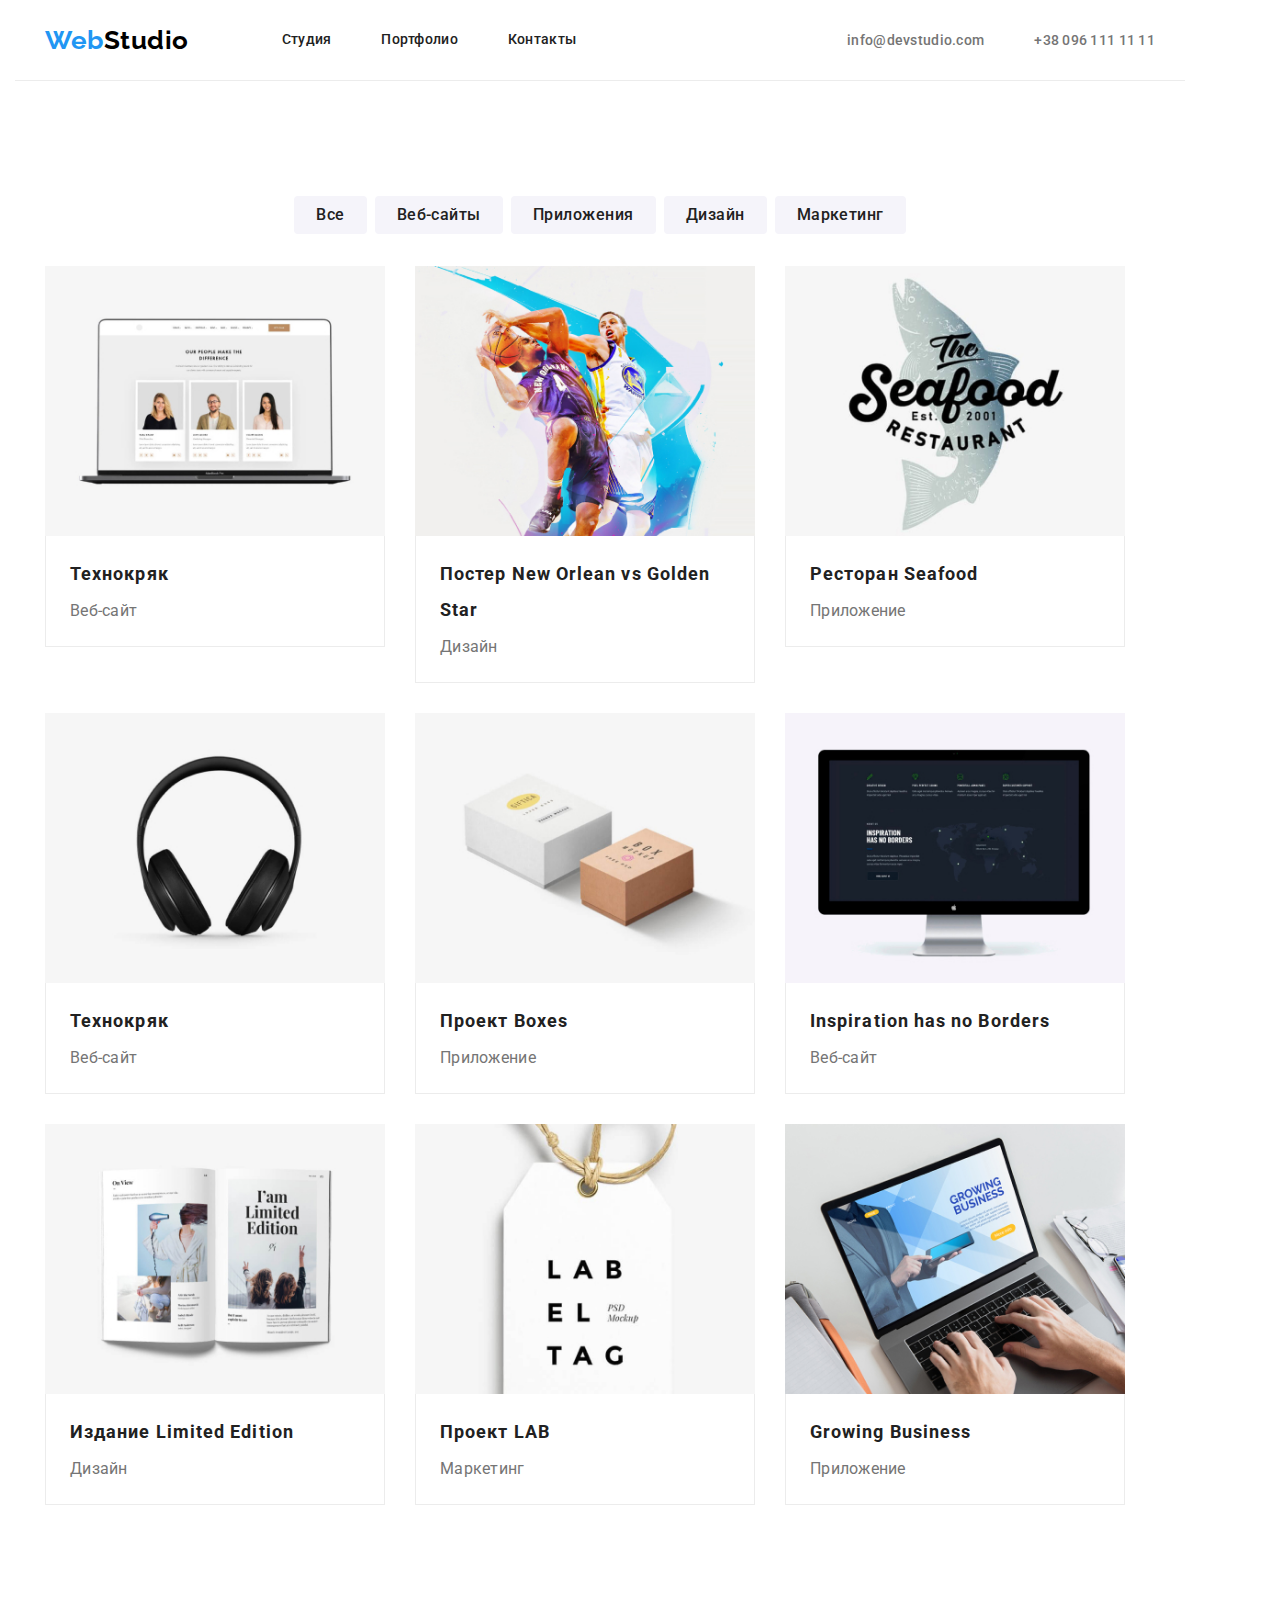
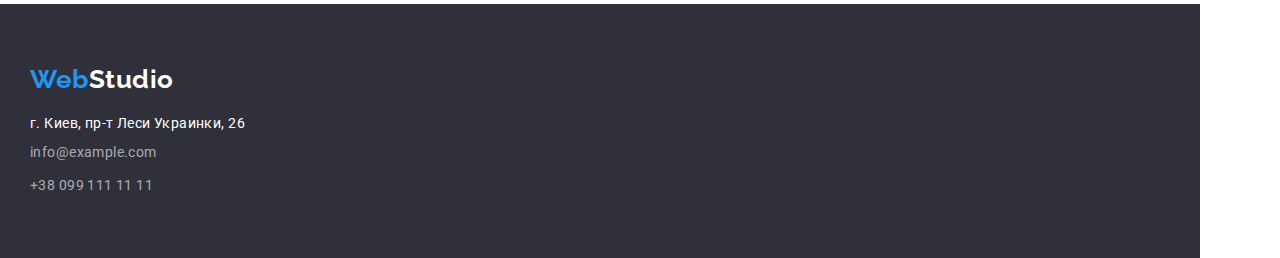
==== portfolio.html @ ef2f5abf "first" ====
<!DOCTYPE html>
<html lang="ru">
<head>
    <meta charset="UTF-8">
    <meta http-equiv="X-UA-Compatible" content="IE=edge">
    <meta name="viewport" content="width=device-width, initial-scale=1.0">
    <link rel="preconnect" href="https://fonts.googleapis.com">
    <link rel="preconnect" href="https://fonts.gstatic.com" crossorigin>
    <link href="https://fonts.googleapis.com/css2?family=Raleway:wght@700&family=Roboto:wght@400;500;700;900&display=swap" rel="stylesheet">
    <link rel="stylesheet" href="https://cdnjs.cloudflare.com/ajax/libs/modern-normalize/1.1.0/modern-normalize.min.css"/>
    <link rel="stylesheet" href="./css/styles.css">
    <title>Портфолио</title>
</head>
<body>
    <header class="page-header">
    <!--heder-nav-->
    <nav class="container main-nav">
            <div class="container">
                <a class="logo" href="/">Web<span class="studio">Studio</span></a>
                <ul class="sait-nav">
                    <li class="item"><a class="link" href="./index.html">Студия</a></li>
                    <li class="item"><a class="link" href="./portfolio.html">Портфолио</a></li>
                    <li class="item"><a class="link" href="#">Контакты</a></li>
                </ul>
                <ul class="nav-contacts">
                    <li class="item"><a class="contacts"  href="mailto:info@devstudio.com">info@devstudio.com</a></li>
                    <li class="item"> <a class="contacts"  href="tel:+380961111111">+38 096 111 11 11</a></li>   
                </ul>
            </div>
    </nav>
</header>
<!--main-->
<main>
   <div class="container">

    <section class="portfolio-cection">
        <H1 class="invisible-text">список услуг</H1>
        <div class="container container-filter">
            <ul class="list-flex">
                <li class="list-bat"> <button class="button filter " type="button">Все</button></li>
                <li class="list-bat"> <button class="button filter " type="button">Веб-сайты</button></li>
                <li class="list-bat"> <button class="button filter " type="button">Приложения</button></li>
                <li class="list-bat"> <button class="button filter " type="button">Дизайн</button></li>
                <li class="list-bat"> <button class="button filter " type="button">Маркетинг</button></li>
            </ul>
        </div>
        <!--portfolio variations-->
        <div class="container">
            <ul class="card-set">
                <li class="item">
                    <article class="card">
                        <div class="card-tumb">
                            <a  href="#"><img src="./img/portfolio/1.jpg" alt="техпорядок" width="370">
                        </div>
                        <div class="card-content">
                            <h2 class="item-list card-heding">Технокряк</h2>
                            <p class="item-post card-text">Веб-сайт</p></a>
                        </div> 
                     </article>
                </li>
                <li class="item">
                    <article class="card">
                        <div class="card-tumb">
                            <a  href="#"><img src="./img/portfolio/2.jpg" alt="техпорядок" width="370">
                        </div>
                        <div class="card-content">
                            <h2 class="item-list">Постер New Orlean vs Golden Star</h2>
                            <p class="item-post">Дизайн</p></a>
                        </div> 
                     </article>
                </li>
                <li class="item">
                    <article class="card">
                        <div class="card-tumb">
                            <a  href="#"><img src="./img/portfolio/3.jpg" alt="техпорядок" width="370">
                        </div>
                        <div class="card-content">
                            <h2 class="item-list">Ресторан Seafood</h2>
                            <p class="item-post">Приложение</p></a>
                        </div> 
                     </article>
                </li>
                <li class="item">
                    <article class="card">
                        <div class="card-tumb">
                            <a  href="#"><img src="./img/portfolio/4.jpg" alt="техпорядок" width="370">
                        </div>
                        <div class="card-content">
                            <h2 class="item-list card-heding">Технокряк</h2>
                            <p class="item-post card-text">Веб-сайт</p></a>
                        </div> 
                     </article>
                </li>
                <li class="item">
                    <article class="card">
                        <div class="card-tumb">
                            <a  href="#"><img src="./img/portfolio/5.jpg" alt="техпорядок" width="370">
                        </div>
                        <div class="card-content">
                            <h2 class="item-list">Проект Boxes</h2>
                            <p class="item-post">Приложение</p></a>
                        </div> 
                     </article>
                </li>
                <li class="item">
                    <article class="card">
                        <div class="card-tumb">
                            <a  href="#"><img src="./img/portfolio/6.jpg" alt="техпорядок" width="370">
                        </div>
                        <div class="card-content">
                            <h2 class="item-list">Inspiration has no Borders</h2>
                            <p class="item-post">Веб-сайт</p></a>
                        </div> 
                     </article>
                </li>
                <li class="item">
                    <article class="card">
                        <div class="card-tumb">
                            <a  href="#"><img src="./img/portfolio/7.jpg" alt="техпорядок" width="370">
                        </div>
                        <div class="card-content">
                            <h2 class="item-list">Издание Limited Edition</h2>
                            <p class="item-post">Дизайн</p></a>
                        </div> 
                     </article>
                </li>
                <li class="item">
                    <article class="card">
                        <div class="card-tumb">
                            <a  href="#"><img src="./img/portfolio/8.jpg" alt="техпорядок" width="370">
                        </div>
                        <div class="card-content">
                            <h2 class="item-list">Проект LAB</h2>
                            <p class="item-post">Маркетинг</p></a>
                        </div> 
                     </article>
                </li>
                <li class="item">
                    <article class="card">
                        <div class="card-tumb">
                            <a  href="#"><img src="./img/portfolio/9.jpg" alt="техпорядок" width="370">
                        </div>
                        <div class="card-content">
                            <h2 class="item-list">Growing Business</h2>
                            <p class="item-post">Приложение</p></a>
                        </div> 
                     </article>
                </li>
            </ul>
        </div>
    </section>
   </div>
</main>
<!--footer--> 
<footer class="footer">
        <div class="">
                <div class="container logolip">
                    <a class="logo" href="/">Web<span class="studio-doun">Studio</span></a>
                </div>

            
                <address class="container">
                <ul class="footer-nav">
                    <li class="item"><a class="address"  href="#">г. Киев, пр-т Леси Украинки, 26</a></li>
                    <li class="item"><a class="contacts-doun" href="mailto:info@example.com">info@example.com</a></li>
                    <li class="item"><a class="contacts-doun" href="tel:+380991111111">+38 099 111 11 11</a></li>
                </ul>
                </address> 
            </div>
        </footer>
    

</body>
</html>
---- css/styles.css ----
:root{
    --primery-text-color:#212121;
    --secondary-text-color:#757575;
    --white-text:#ffffff;
    --blu-color:#2196f3;
    --black-color:#000000;
    --buttom-filtre-color: #f5f4fa;
    --buttom-color-focus:#188ce8;
    --contacts-footer-color:rgba(255, 255, 255, 0.6);
    --primery-fons-color:#ffffff;
    --secondary-fons-color:#2f303a;
    --border-color:#ececec;

    --font-family: 'Raleway';
    --font-family: 'Roboto';

    --card-set-gap: 30px;

}
body{ width: 1200px;
    font-family: 'Roboto', sans-serif;
    font-weight: 400;
    font-size: 14px;
    letter-spacing: 0.03em;
    color: var(--primery-text-color);
    background-color: var(--primery-fons-color);
}
a{  text-decoration: none;
    font-style: normal;
    color: var(--primery-text-color);
    font-weight: 500;
    font-size: 14px;
    line-height: 1.14;
    letter-spacing: 0.02em;
}
li{
    padding:0;
    margin:0;
    list-style: none;
}
img{
    display: block;
    max-width: 100%;
    height: auto;
}
h1,h2,h3,p,ul{
    padding:0;
    margin:0;
}
.page-header{
    margin-left: auto;
    margin-right: auto;
    background-color: var(--primery-fons-color);
}

.container{
    width: 100%;
    align-items: center;
    display: flex;
    max-width: 1170px;
    padding-left: 15px;
    padding-right: 15px;
    margin-left: auto;
    margin-right: auto;

}
     /*nav*/

.main-nav{
    width: 100%;
    border-bottom: 1px solid var(--border-color);
}
.sait-nav{
    display: flex; 
    margin-left: 93px;
}
.sait-nav .item:not(:last-child){
     padding-right:50px;}
.sait-nav .link{
    
    display: block;
    padding-top: 32px;
    padding-bottom: 32px;
}

.nav-contacts{display: flex;
    margin-left: auto;
}
.nav-contacts .item +.item{
    margin-left: 50px;
}

.logo{ font-family: 'Raleway';
    font-weight: 700;
    font-size: 26px;
    line-height: 1.19;
    color:var(--blu-color)
}
.studio{
    color:var(--black-color);}
.contacts{
    font-weight: 500;
    font-size: 14px;
    line-height: 1.14;
    letter-spacing: 0.02em;
    color:var(--secondary-text-color);
}
.link:hover, .link:focus, .contacts:hover, .contacts:focus{
    color:var(--blu-color)
}
    /*main*/
.herou{
    text-align: center;
    background-color: var(--secondary-fons-color);
}
.title{
    padding-left: 252px;
    padding-right: 252px;
    margin-top: 0;
    margin-bottom: 30px;
    font-weight: 900;
    font-size: 44px;
    line-height:1.36;
    text-align: center;
    letter-spacing: 0.06em;
    text-transform: uppercase;
    color:var(--white-text);
}
   /*Buttons*/
.button{
    border: 1px solid transparent;
    font-family: inherit;
    font-size: 16px;
    cursor:pointer;
    border-radius: 4px;
    text-align:center;
}
.order{
    min-width:200px;
    padding: 10px 32px;
    font-weight: 700;
    line-height: 1.87;
    letter-spacing: 0.06em;
    cursor:pointer;
    background-color: var(--blu-color);
    color:var(--white-text);
}
.filter {
    padding: 6px 22px;
    min-width:100%;
    border: transparent;
    font-weight: 500;
    line-height: 1.62;
    letter-spacing: 0.03em;
    color: var(--primery-text-color);
    background-color:var(--buttom-filtre-color);
}
.filter:hover, .filter:focus{
    
    background-color: var(--blu-color);
       color:var(--white-text);
 }
.ordern:hover, .order:focus{
     background-color:var(--buttom-color-focus);
}

.container-filter{
    display:flex;
    justify-content: center; 
}
.list-flex{
    display:flex;/**/
    padding-bottom: 32px;
}
.list-flex .list-bat+.list-bat{
    margin-left:8px;  
}



   /*Advantages*/
.invisible-text
{visibility: hidden;
}
.section{
    padding-top: 94px;
    padding-bottom: 94px;
}
.advantages{
    display: flex;
    flex-direction:row;
    justify-content: space-between;
} 

.advantages >.item{
    flex-basis:  calc(100% / 4 - var(--card-set-gap));
}
.advantages >.item+.item{
    margin-left: var(--card-set-gap);}

    
    .section-title{    
        padding: 0;
        margin: 0;
        margin-bottom: 10px;
        font-size: 14px;
        line-height: 1.14;
        text-transform: uppercase;
        color:var(--primery-text-color);
    }
    .title-text{
        padding: 0;
        margin: 0;
        line-height: 1.71;
        color: var(--secondary-text-color);
        
    }
    /*picture*/   
.picture{
    display: flex;
    padding-bottom: 94px;
    justify-content: space-between;
}
.picture>.picture-page{
     flex-basis:  calc(100% / 3 - var(--card-set-gap));
    }
.picture>.picture-page+.picture-page{
    margin-left: var(--card-set-gap);
}

      /*tem*/
.team-lis{
    display: flex;
    flex-wrap: wrap;
    justify-content: space-between;
    margin-left:-15px;
    /*calc(-1*var(--card-set-gap));*/
    
    
}
.team-lis>.item{
    flex-basis : calc(100% / 4 - var(--card-set-gap));
    border-left: 1px solid var(--border-color) ;
    border-bottom: 1px solid var(--border-color) ;
    border-right: 1px solid var(--border-color) ; 
    }
    /*margin-bottom: var(--card-set-gap);*/
    
.team-lis>.item+.item{
    margin-left: var(--card-set-gap);
}

.card-content-team{
    text-align: center; 
}
.item-text{
    margin-bottom: 10px;
}

/*.team-lis>.team{
    flex-basis:  calc(100% / 4 - var(--card-set-gap));
}*/
.team-lis>.team+.team{
    margin-left: var(--card-set-gap);}
.team{
    color:var(--secondary-text-color);
    background-color:var(--buttom-filtre-color);
    
}
.text{
    margin-bottom:50px;
    font-weight: 700;
    font-size: 36px;
    line-height: 1.16;
    text-align: center;
    color:var(--primery-text-color);
}
.text-list{
    padding-top: 30px;
    font-weight: 500;
    font-size: 16px;
    line-height:1.18;
    color:var(--primery-text-color);
    }
.text-post{
    font-size: 16px;
    line-height: 1.18;
    color: var(--secondary-text-color);
}



     /*portfolio variations*/
.portfolio-cection{
    padding-top: 83px;
    padding-bottom: 99px;
}

.card-set{
    display: flex;
    flex-wrap: wrap;}
.card-set>.item{
    flex-basis:  calc(100% / 3 - 30px);
    margin-left: 30px}
.card-set>.item:nth-child(3n + 1){
    margin-left: 0;}

.card-set>.item:nth-child(-n + 6){
margin-bottom: 30px;}
   
.card-content{  
    padding: 20px 24px;
    border-left: 1px solid var(--border-color) ;
    border-bottom: 1px solid var(--border-color) ;
    border-right: 1px solid var(--border-color) ;  
}
.card-heding{
    margin-bottom: 4px;
}
.card-tumb{
}



.item-list{
    margin-bottom: 4px;
    font-weight: 700;
    font-size: 18px;
    line-height: 2;
    letter-spacing: 0.06em;
    color:var(--primery-text-color);
}   
.item-post{font-size: 16px;
    font-weight: 400;
    line-height:1.87;
    color: var(--secondary-text-color);
} 




       /*Footer*/
.footer{
    background-color: var(--secondary-fons-color);
}
.logolip{
    padding-top: 60px;
    margin-bottom: 20px;
}
.studio-doun{color:var(--white-text)
}
.contacts-doun{
    font-style:normal;
    line-height: 1.71;
    font-weight: 400;
    letter-spacing: 0.03em;
    color:var(--contacts-footer-color) ;
}
.address{ font-style:normal;
    font-weight: 400;
    letter-spacing: 0.03em;
    color:var(--white-text);
}
.contacts-doun:hover,.contacts-doun:focus{
    color: var(--blu-color);
}

.footer-nav >.item:not(:last-child){
    margin-bottom: 9px;
}

.footer-nav{
    padding-bottom: 60px;
}
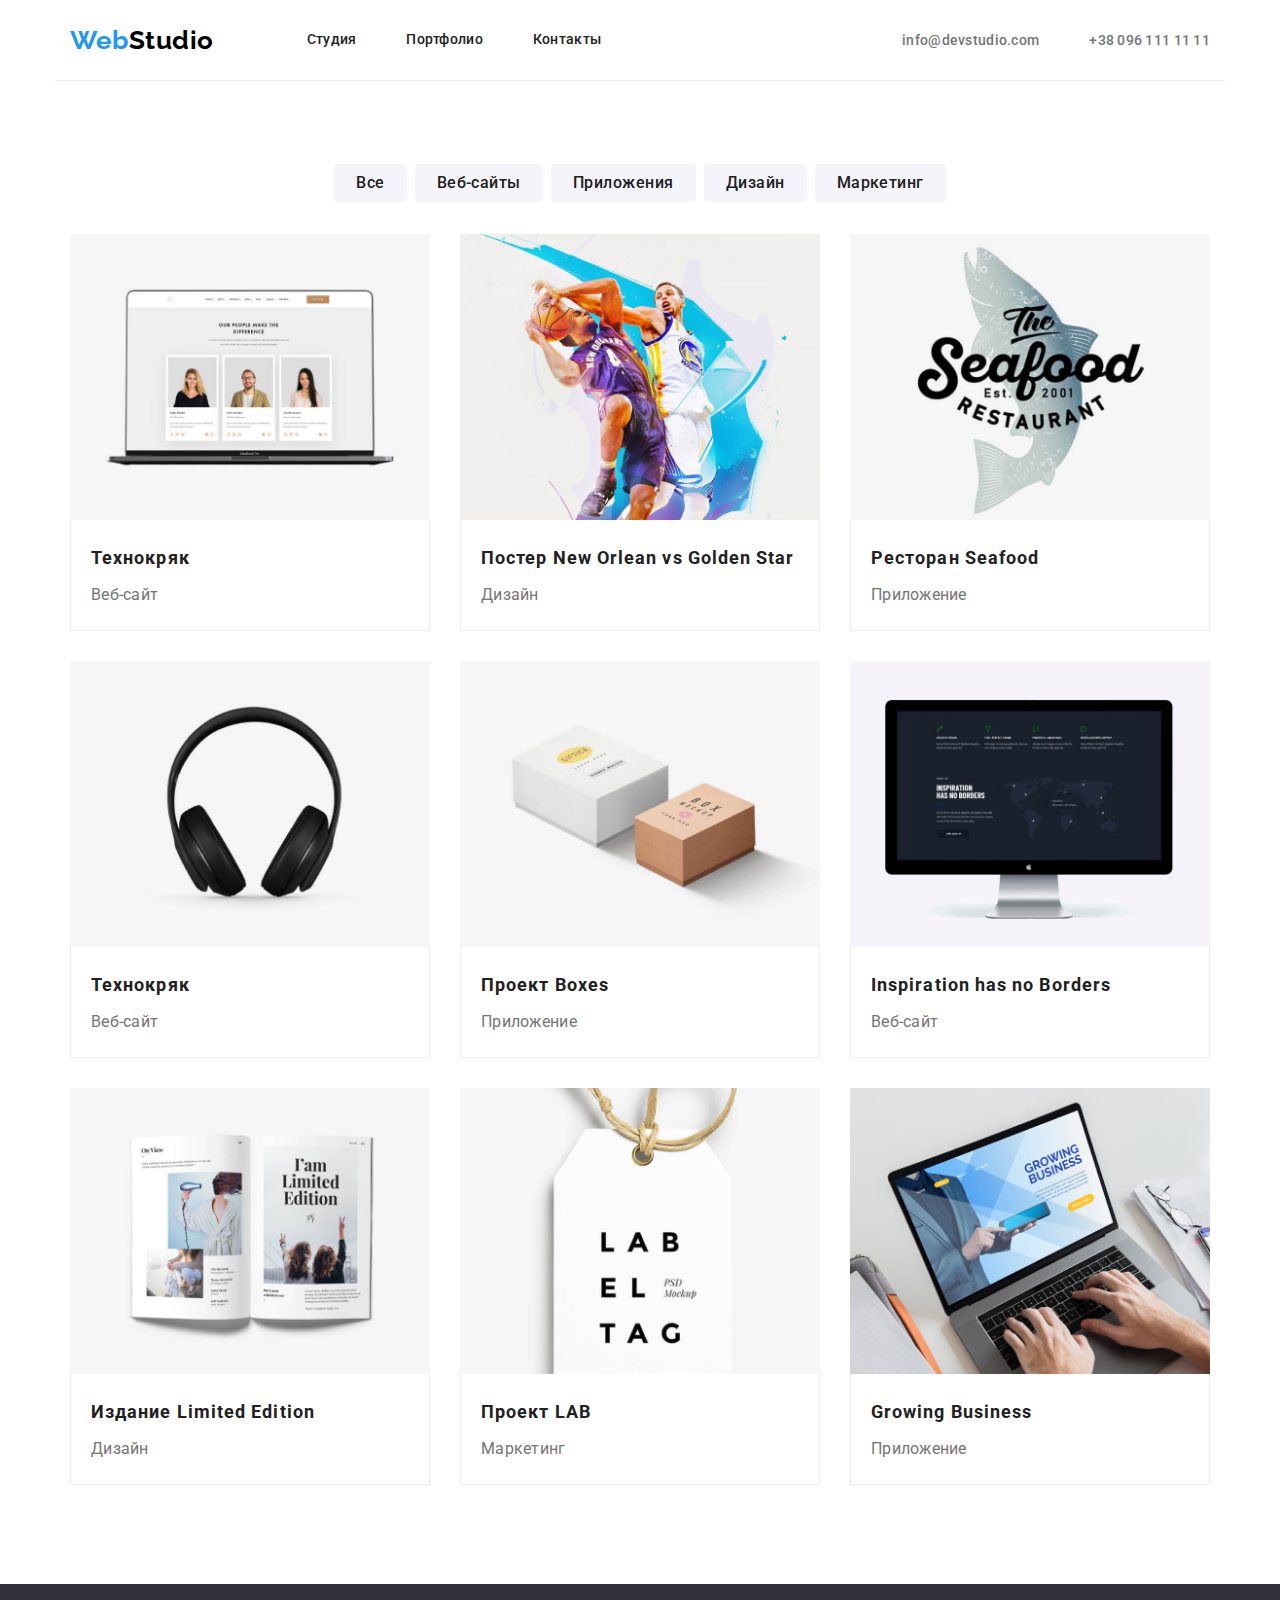
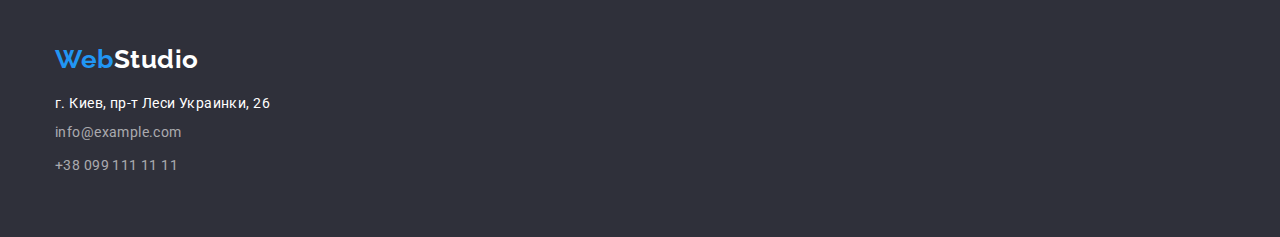
==== commit 0be6ce40: "after changes" ====
--- a/portfolio.html
+++ b/portfolio.html
@@ -14,8 +14,8 @@
 <body>
     <header class="page-header">
     <!--heder-nav-->
-    <nav class="container main-nav">
-            <div class="container">
+    <nav class="container ">
+            <div class="container main-nav">
                 <a class="logo" href="/">Web<span class="studio">Studio</span></a>
                 <ul class="sait-nav">
                     <li class="item"><a class="link" href="./index.html">Студия</a></li>
@@ -31,10 +31,10 @@
 </header>
 <!--main-->
 <main>
-   <div class="container">
+<section class="portfolio-cection">
+    <div class="container">
 
-    <section class="portfolio-cection">
-        <H1 class="invisible-text">список услуг</H1>
+        <H1 class="visually-hidden">список услуг</H1>
         <div class="container container-filter">
             <ul class="list-flex">
                 <li class="list-bat"> <button class="button filter " type="button">Все</button></li>
@@ -148,8 +148,8 @@
                 </li>
             </ul>
         </div>
-    </section>
-   </div>
+    </div>
+</section>
 </main>
 <!--footer--> 
 <footer class="footer">
--- a/css/styles.css
+++ b/css/styles.css
@@ -17,7 +17,7 @@
     --card-set-gap: 30px;
 
 }
-body{ width: 1200px;
+body{
     font-family: 'Roboto', sans-serif;
     font-weight: 400;
     font-size: 14px;
@@ -56,8 +56,7 @@
 .container{
     width: 100%;
     align-items: center;
-    display: flex;
-    max-width: 1170px;
+    max-width: 1200px;
     padding-left: 15px;
     padding-right: 15px;
     margin-left: auto;
@@ -67,6 +66,7 @@
      /*nav*/
 
 .main-nav{
+    display: flex;
     width: 100%;
     border-bottom: 1px solid var(--border-color);
 }
@@ -111,13 +111,12 @@
     /*main*/
 .herou{
     text-align: center;
+    padding-top:200px ;
+    padding-bottom:200px ;
     background-color: var(--secondary-fons-color);
 }
 .title{
-    padding-left: 252px;
-    padding-right: 252px;
-    margin-top: 0;
-    margin-bottom: 30px;
+    margin-bottom: var(--card-set-gap);
     font-weight: 900;
     font-size: 44px;
     line-height:1.36;
@@ -125,6 +124,11 @@
     letter-spacing: 0.06em;
     text-transform: uppercase;
     color:var(--white-text);
+}
+.hero-section-title{
+    width: 696px;
+    margin: 0 auto 100px;
+    margin-bottom: 30px;
 }
    /*Buttons*/
 .button{
@@ -169,7 +173,7 @@
     justify-content: center; 
 }
 .list-flex{
-    display:flex;/**/
+    display:flex;
     padding-bottom: 32px;
 }
 .list-flex .list-bat+.list-bat{
@@ -179,26 +183,35 @@
 
 
    /*Advantages*/
-.invisible-text
-{visibility: hidden;
+.visually-hidden{
+    position: absolute;
+    width: 1px;
+    height: 1px;
+    margin: -1px;
+    border: 0;
+    padding: 0;
+    white-space: nowrap;
+    clip-path: inset(100%);
+    clip: rect(0 0 0 0);
+    overflow: hidden;
 }
 .section{
     padding-top: 94px;
     padding-bottom: 94px;
 }
+.no-padding{
+    padding-top: 0;
+}
 .advantages{
     display: flex;
     flex-direction:row;
-    justify-content: space-between;
+    margin-left: -30px;
 } 
 
 .advantages >.item{
     flex-basis:  calc(100% / 4 - var(--card-set-gap));
-}
-.advantages >.item+.item{
-    margin-left: var(--card-set-gap);}
-
-    
+    margin-left: 30px;
+}
     .section-title{    
         padding: 0;
         margin: 0;
@@ -218,11 +231,13 @@
     /*picture*/   
 .picture{
     display: flex;
-    padding-bottom: 94px;
+    flex-direction: row;
+    margin-left: -30px;
     justify-content: space-between;
 }
 .picture>.picture-page{
      flex-basis:  calc(100% / 3 - var(--card-set-gap));
+     margin-left: 30px;
     }
 .picture>.picture-page+.picture-page{
     margin-left: var(--card-set-gap);
@@ -232,19 +247,16 @@
 .team-lis{
     display: flex;
     flex-wrap: wrap;
-    justify-content: space-between;
-    margin-left:-15px;
-    /*calc(-1*var(--card-set-gap));*/
-    
-    
+    margin-left:-30px;
 }
 .team-lis>.item{
+    background-color: var(--primery-fons-color);
+    margin-left: 30px;
     flex-basis : calc(100% / 4 - var(--card-set-gap));
     border-left: 1px solid var(--border-color) ;
     border-bottom: 1px solid var(--border-color) ;
     border-right: 1px solid var(--border-color) ; 
     }
-    /*margin-bottom: var(--card-set-gap);*/
     
 .team-lis>.item+.item{
     margin-left: var(--card-set-gap);
@@ -252,14 +264,13 @@
 
 .card-content-team{
     text-align: center; 
+    padding-top: 30px;
+    padding-bottom: 30px; 
 }
 .item-text{
     margin-bottom: 10px;
 }
 
-/*.team-lis>.team{
-    flex-basis:  calc(100% / 4 - var(--card-set-gap));
-}*/
 .team-lis>.team+.team{
     margin-left: var(--card-set-gap);}
 .team{
@@ -276,7 +287,6 @@
     color:var(--primery-text-color);
 }
 .text-list{
-    padding-top: 30px;
     font-weight: 500;
     font-size: 16px;
     line-height:1.18;
@@ -298,18 +308,20 @@
 
 .card-set{
     display: flex;
-    flex-wrap: wrap;}
+    flex-wrap: wrap;
+    margin-left: -30px;
+}
 .card-set>.item{
     flex-basis:  calc(100% / 3 - 30px);
-    margin-left: 30px}
-.card-set>.item:nth-child(3n + 1){
-    margin-left: 0;}
+    margin-left: 30px
+}
 
 .card-set>.item:nth-child(-n + 6){
-margin-bottom: 30px;}
+margin-bottom: 30px;
+}
    
 .card-content{  
-    padding: 20px 24px;
+    padding: 20px;
     border-left: 1px solid var(--border-color) ;
     border-bottom: 1px solid var(--border-color) ;
     border-right: 1px solid var(--border-color) ;  
@@ -342,9 +354,10 @@
        /*Footer*/
 .footer{
     background-color: var(--secondary-fons-color);
+    padding-bottom: 60px;
+    padding-top: 60px;
 }
 .logolip{
-    padding-top: 60px;
     margin-bottom: 20px;
 }
 .studio-doun{color:var(--white-text)
@@ -368,7 +381,3 @@
 .footer-nav >.item:not(:last-child){
     margin-bottom: 9px;
 }
-
-.footer-nav{
-    padding-bottom: 60px;
-}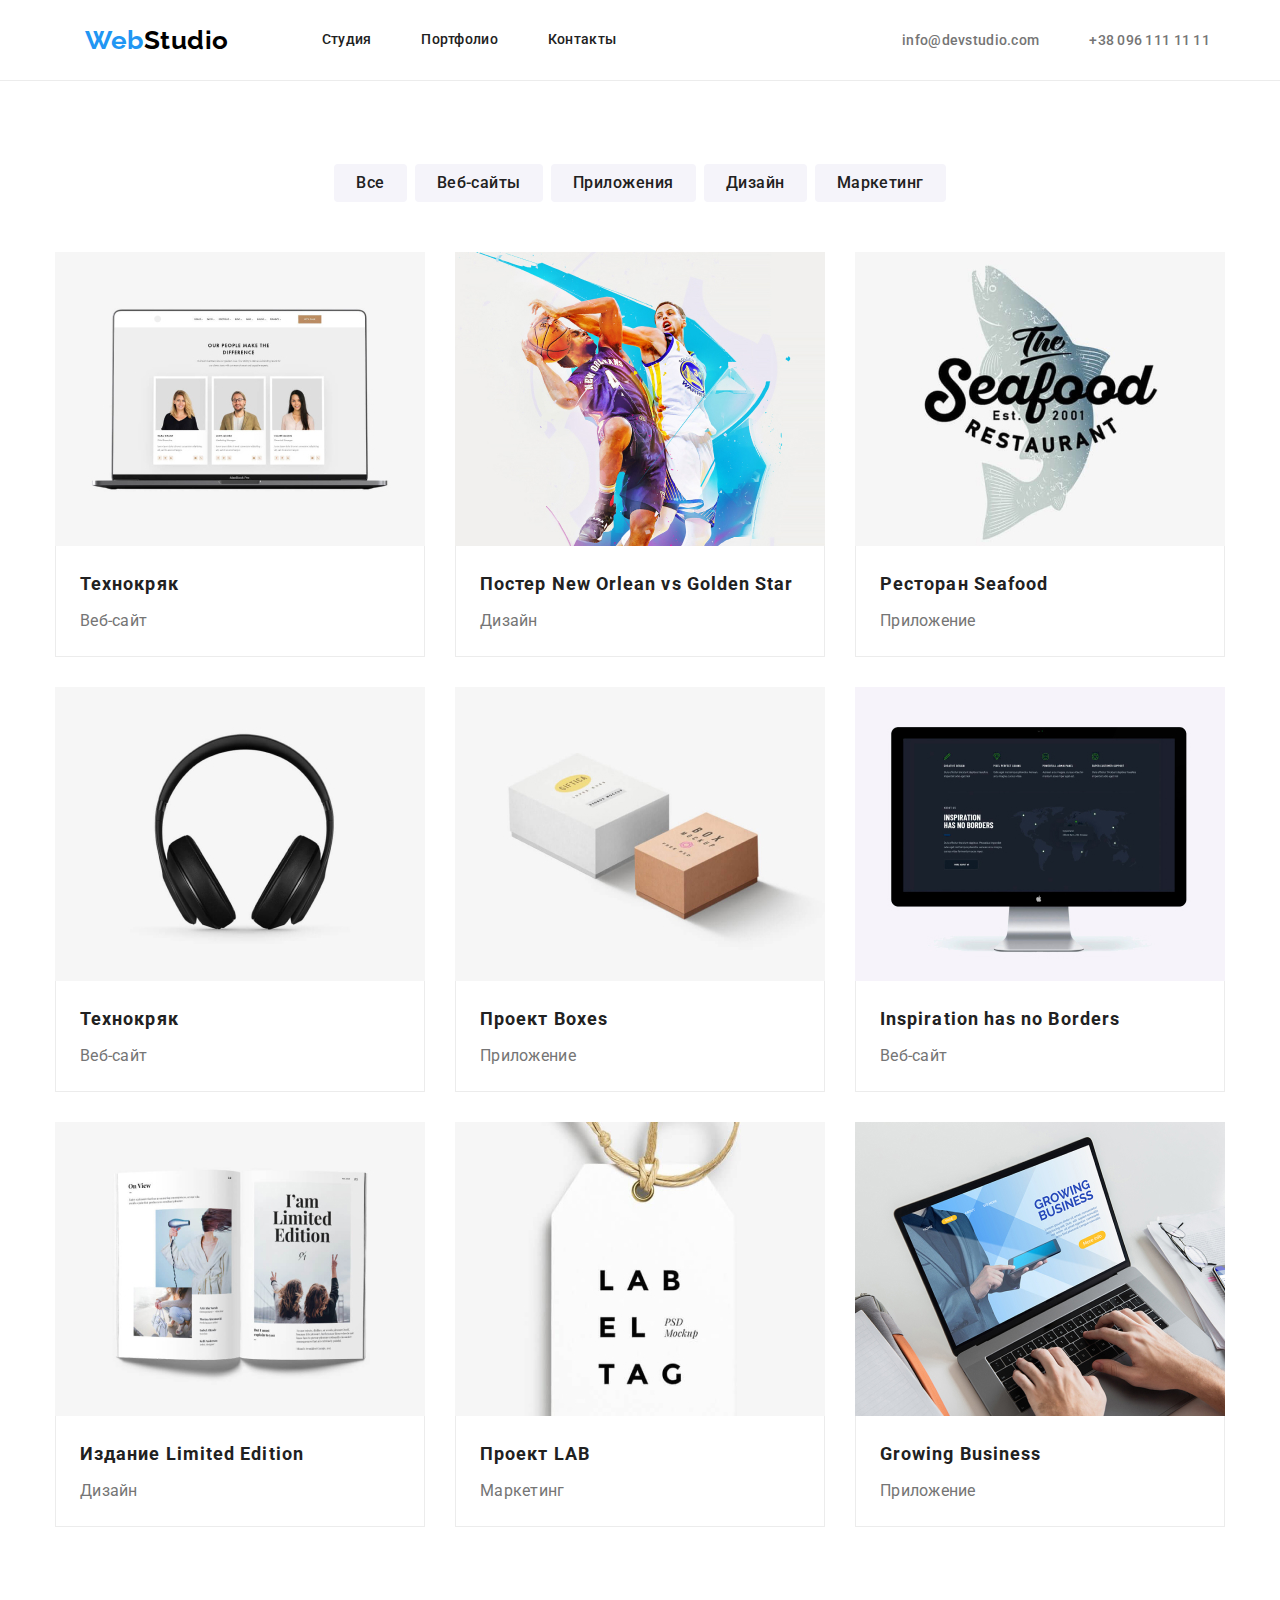
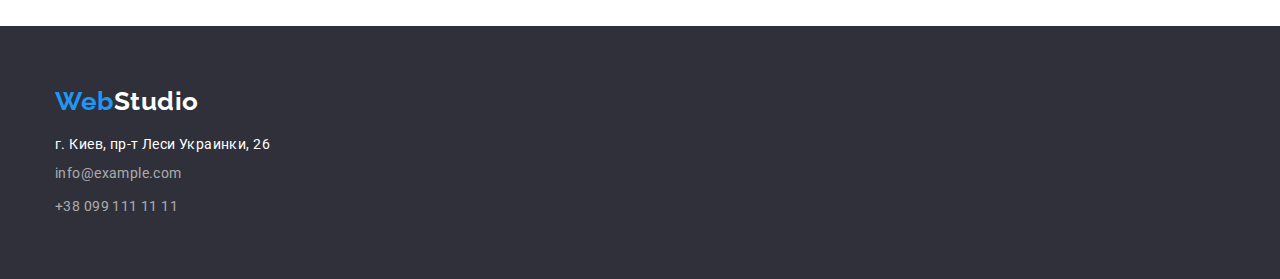
==== commit 25616e21: "after fix" ====
--- a/portfolio.html
+++ b/portfolio.html
@@ -14,28 +14,30 @@
 <body>
     <header class="page-header">
     <!--heder-nav-->
-    <nav class="container ">
-            <div class="container main-nav">
-                <a class="logo" href="/">Web<span class="studio">Studio</span></a>
-                <ul class="sait-nav">
-                    <li class="item"><a class="link" href="./index.html">Студия</a></li>
-                    <li class="item"><a class="link" href="./portfolio.html">Портфолио</a></li>
-                    <li class="item"><a class="link" href="#">Контакты</a></li>
-                </ul>
-                <ul class="nav-contacts">
+        <div class=" container page-header-container">
+            <nav class="container ">
+                <div class="container main-nav">
+                    <a class="logo" href="/">Web<span class="studio">Studio</span></a>
+                    <ul class="sait-nav">
+                        <li class="item"><a class="link" href="./index.html">Студия</a></li>
+                        <li class="item"><a class="link" href="./portfolio.html">Портфолио</a></li>
+                        <li class="item"><a class="link" href="#">Контакты</a></li>
+                </div>
+            </nav>
+            </ul>
+            <div class="container">
+                <ul class="heder-contacts">
                     <li class="item"><a class="contacts"  href="mailto:info@devstudio.com">info@devstudio.com</a></li>
                     <li class="item"> <a class="contacts"  href="tel:+380961111111">+38 096 111 11 11</a></li>   
                 </ul>
             </div>
-    </nav>
+        </div>
 </header>
 <!--main-->
 <main>
 <section class="portfolio-cection">
     <div class="container">
-
         <H1 class="visually-hidden">список услуг</H1>
-        <div class="container container-filter">
             <ul class="list-flex">
                 <li class="list-bat"> <button class="button filter " type="button">Все</button></li>
                 <li class="list-bat"> <button class="button filter " type="button">Веб-сайты</button></li>
@@ -43,9 +45,8 @@
                 <li class="list-bat"> <button class="button filter " type="button">Дизайн</button></li>
                 <li class="list-bat"> <button class="button filter " type="button">Маркетинг</button></li>
             </ul>
-        </div>
-        <!--portfolio variations-->
-        <div class="container">
+                <!--portfolio variations-->
+       
             <ul class="card-set">
                 <li class="item">
                     <article class="card">
@@ -147,7 +148,7 @@
                      </article>
                 </li>
             </ul>
-        </div>
+        
     </div>
 </section>
 </main>
--- a/css/styles.css
+++ b/css/styles.css
@@ -51,7 +51,10 @@
     margin-left: auto;
     margin-right: auto;
     background-color: var(--primery-fons-color);
-}
+    border-bottom: 1px solid var(--border-color);
+}
+
+
 
 .container{
     width: 100%;
@@ -63,12 +66,17 @@
     margin-right: auto;
 
 }
+.page-header-container{
+    display: flex;
+    
+}
+    
      /*nav*/
 
 .main-nav{
     display: flex;
     width: 100%;
-    border-bottom: 1px solid var(--border-color);
+    
 }
 .sait-nav{
     display: flex; 
@@ -83,10 +91,10 @@
     padding-bottom: 32px;
 }
 
-.nav-contacts{display: flex;
-    margin-left: auto;
-}
-.nav-contacts .item +.item{
+.heder-contacts{display: flex;
+    justify-content: flex-end;
+}
+.heder-contacts .item +.item{
     margin-left: 50px;
 }
 
@@ -168,13 +176,10 @@
      background-color:var(--buttom-color-focus);
 }
 
-.container-filter{
-    display:flex;
-    justify-content: center; 
-}
 .list-flex{
     display:flex;
-    padding-bottom: 32px;
+    margin-bottom: 50px;
+    justify-content: center;
 }
 .list-flex .list-bat+.list-bat{
     margin-left:8px;  
@@ -321,15 +326,13 @@
 }
    
 .card-content{  
-    padding: 20px;
+    padding: 20px 24px;
     border-left: 1px solid var(--border-color) ;
     border-bottom: 1px solid var(--border-color) ;
     border-right: 1px solid var(--border-color) ;  
 }
 .card-heding{
     margin-bottom: 4px;
-}
-.card-tumb{
 }
 
 
@@ -350,7 +353,6 @@
 
 
 
-
        /*Footer*/
 .footer{
     background-color: var(--secondary-fons-color);
